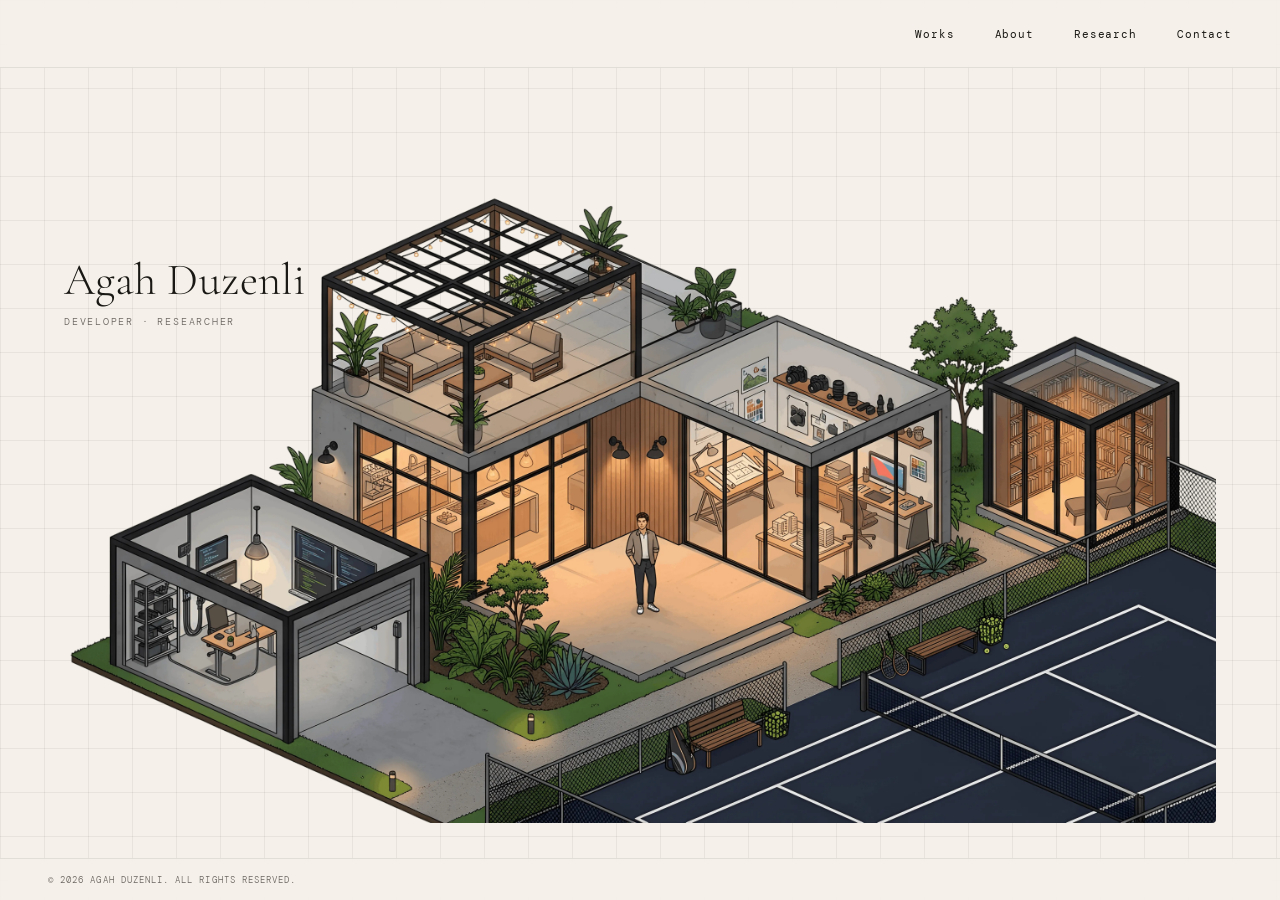
==== index.html @ ce6fad05 "Update index.html" ====
<!DOCTYPE html>
<html lang="en">
<head>
  <meta charset="UTF-8" />
  <meta name="viewport" content="width=device-width, initial-scale=1.0" />
  <title>Agah Duzenli</title>
  <link rel="preconnect" href="https://fonts.googleapis.com">
  <link rel="preconnect" href="https://fonts.gstatic.com" crossorigin>
  <link href="https://fonts.googleapis.com/css2?family=Cormorant+Garamond:wght@300;400;500&family=DM+Mono:wght@300;400&display=swap" rel="stylesheet">

  <!-- preload all hero image variants so hover states are instant -->
  <link rel="preload" as="image" href="assets/images/hero/idle.webp">
  <link rel="preload" as="image" href="assets/images/hero/hover-character.webp">
  <link rel="preload" as="image" href="assets/images/hero/hover-garage.webp">
  <link rel="preload" as="image" href="assets/images/hero/hover-library.webp">
  <link rel="preload" as="image" href="assets/images/hero/hover-studio.webp">
  <link rel="preload" as="image" href="assets/images/hero/hover-tennis.webp">

  <link rel="stylesheet" href="/css/styles.css" />
</head>
<body>

  <!-- NAV -->
  <nav>
    <div class="nav-left">
      <span class="nav-name" id="nav-name"></span>
    </div>

    <div class="nav-right">
      <a href="#" data-target="architecture">Works</a>
      <a href="#" data-target="about">About</a>
      <a href="#" data-target="research">Research</a>
      <a href="#" id="contact-link" data-target="contact">Contact</a>
    </div>
  </nav>

  <!-- HERO -->
  <section class="hero" id="hero">

    <div class="hero-title" id="hero-title">
      <h1>Agah Duzenli</h1>
      <p>Developer · Researcher</p>
    </div>

    <div class="scene-wrapper" id="scene-wrapper">

      <img src="assets/images/hero/idle.webp" class="scene-base" id="scene-base" alt="Agah's creative compound" />

      <img src="assets/images/hero/hover-character.webp" class="scene-layer" id="layer-character" alt="" />
      <img src="assets/images/hero/hover-garage.webp"    class="scene-layer" id="layer-garage"    alt="" />
      <img src="assets/images/hero/hover-library.webp"   class="scene-layer" id="layer-library"   alt="" />
      <img src="assets/images/hero/hover-studio.webp"    class="scene-layer" id="layer-studio"    alt="" />
      <img src="assets/images/hero/hover-tennis.webp"    class="scene-layer" id="layer-tennis"    alt="" />

      <div class="hotspot" id="hs-character" data-label="About me"     data-target="about"        data-layer="layer-character"></div>
      <div class="hotspot" id="hs-house"     data-label="Architecture" data-target="architecture" data-layer="layer-studio"></div>
      <div class="hotspot" id="hs-studio"    data-label="Design"       data-target="design"       data-layer="layer-studio"></div>
      <div class="hotspot" id="hs-garage"    data-label="CS & Code"    data-target="cs"           data-layer="layer-garage"></div>
      <div class="hotspot" id="hs-library"   data-label="Research"     data-target="research"     data-layer="layer-library"></div>
      <div class="hotspot" id="hs-tennis"    data-label="Tennis"       data-target="tennis"       data-layer="layer-tennis"></div>

      <div class="tooltip" id="tooltip"></div>

    </div>

  </section>

  <!-- SIDE PANEL -->
  <div class="side-panel" id="side-panel">
    <div class="panel-inner" id="panel-content"></div>
  </div>

  <!-- FOOTER -->
  <footer>
    <p>© 2026 Agah Duzenli. All rights reserved.</p>
  </footer>

  <script src="/js/script.js?v=2"></script>
</body>
</html>
---- css/styles.css ----
*, *::before, *::after { box-sizing: border-box; margin: 0; padding: 0; }

:root {
  --cream:        #f5f1ea;
  --cream-dark:   #ede8df;
  --ink:          #1a1814;
  --ink-light:    #6b6560;
  --amber:        #c8882a;
  --grid-line:    rgba(0,0,0,0.055);
  --grid-bg:
    linear-gradient(var(--grid-line) 1px, transparent 1px),
    linear-gradient(90deg, var(--grid-line) 1px, transparent 1px);
  --font-display: 'Cormorant Garamond', serif;
  --font-mono:    'DM Mono', monospace;
  --nav-h:        68px;
  --panel-w:      44%;
  --ease:         cubic-bezier(0.4, 0, 0.2, 1);
}

/* ─── BASE ────────────────────────────── */
html, body {
  height: 100%;
  overflow: hidden;
  background-color: var(--cream);
  background-image: var(--grid-bg);
  background-size: 44px 44px;
  color: var(--ink);
  font-family: var(--font-mono);
  font-weight: 300;
  -webkit-font-smoothing: antialiased;
}

/* ─── NAV ─────────────────────────────── */
nav {
  position: fixed;
  top: 0; left: 0; right: 0;
  z-index: 200;
  height: var(--nav-h);
  display: flex;
  align-items: center;
  justify-content: space-between;
  padding: 0 3rem;
  background: rgba(245,241,234,0.88);
  backdrop-filter: blur(14px);
  -webkit-backdrop-filter: blur(14px);
  border-bottom: 0.5px solid rgba(0,0,0,0.08);
}

.nav-name {
  font-family: var(--font-display);
  font-size: 1.15rem;
  font-weight: 500;
  letter-spacing: 0.02em;
  cursor: pointer;
  white-space: nowrap;
  transition: color 0.2s;
  user-select: none;
}
.nav-name:hover { color: var(--amber); }

.nav-right {
  display: flex;
  align-items: center;
  gap: 2.5rem;
}
.nav-right a {
  font-size: 0.68rem;
  font-weight: 400;
  letter-spacing: 0.08em;
  color: var(--ink);
  text-decoration: none;
  transition: color 0.2s;
}
.nav-right a:hover,
.nav-right a.active { color: var(--amber); }

.nav-tabs {
  display: flex;
  align-items: center;
  gap: 0.25rem;
  margin-left: 1.5rem;
}
.nav-tab {
  display: flex;
  align-items: center;
  gap: 0.5rem;
  font-size: 0.6rem;
  letter-spacing: 0.08em;
  color: var(--ink-light);
  padding: 4px 10px;
  border: 0.5px solid rgba(0,0,0,0.12);
  border-radius: 2px;
  cursor: pointer;
  transition: color 0.2s, border-color 0.2s;
  user-select: none;
}
.nav-tab.active { color: var(--ink); border-color: rgba(0,0,0,0.25); }
.nav-tab:hover  { color: var(--ink); }
.tab-close {
  font-size: 0.5rem;
  opacity: 0.45;
  transition: opacity 0.15s;
  line-height: 1;
}
.tab-close:hover { opacity: 1; }

/* ─── HERO ────────────────────────────── */
.hero {
  position: fixed;
  top: 0; left: 0; right: 0; bottom: 0;
  display: flex;
  flex-direction: column;
  align-items: center;
  justify-content: center;
  gap: 2rem;
  background-color: var(--cream);
  background-image: var(--grid-bg);
  background-size: 44px 44px;
  transition: right 0.48s var(--ease);
}
.hero.panel-open { right: var(--panel-w); }

/* ─── HERO TITLE ──────────────────────── */
.hero-title {
  margin-top: 20vh;
  width: min(90%, 2000px);
  pointer-events: none;
  transition: opacity 0.35s;
}
.hero-title.hidden { opacity: 0; }

.hero-title h1 {
  font-family: var(--font-display);
  font-size: clamp(2.2rem, 3.5vw, 3.8rem);
  font-weight: 300;
  line-height: 1.05;
  letter-spacing: 0.01em;
}
.hero-title p {
  font-size: 0.62rem;
  letter-spacing: 0.18em;
  text-transform: uppercase;
  color: var(--ink-light);
  margin-top: 0.7rem;
}

/* ─── SCENE ───────────────────────────── */
.scene-wrapper {
  margin-top: -20vh;
  position: relative;
  width: min(90%, 1200px);
}
.scene-base {
  width: 100%;
  display: block;
  border-radius: 4px;
}
.scene-layer {
  position: absolute;
  top: 0; left: 0;
  width: 100%;
  opacity: 0;
  transition: opacity 0.35s ease;
  pointer-events: none;
}
.scene-layer.visible { opacity: 1; }

/* ─── HOTSPOTS ────────────────────────── */
.hotspot {
  position: absolute;
  cursor: pointer;
  border-radius: 4px;
  min-width: 44px;
  min-height: 44px;
}
#hs-character { left: 45%; top: 50%; width: 10%; height: 20%; }
#hs-house     { left: 25%; top: 30%; width: 20%; height: 30%; }
#hs-studio    { left: 52%; top: 20%; width: 25%; height: 38%; }
#hs-garage    { left: 3%;  top: 45%; width: 30%; height: 40%; }
#hs-library   { left: 80%; top: 22%; width: 18%; height: 38%; }
#hs-tennis    { left: 52%; top: 62%; width: 46%; height: 36%; }

/* ─── TOOLTIP ─────────────────────────── */
.tooltip {
  position: absolute;
  background: var(--ink);
  color: var(--cream);
  font-size: 0.6rem;
  letter-spacing: 0.12em;
  text-transform: uppercase;
  padding: 5px 10px;
  border-radius: 2px;
  pointer-events: none;
  opacity: 0;
  transition: opacity 0.15s;
  white-space: nowrap;
  z-index: 10;
  transform: translate(-50%, -130%);
}
.tooltip.visible { opacity: 1; }

/* ─── SIDE PANEL ──────────────────────── */
.side-panel {
  position: fixed;
  top: var(--nav-h); right: 0; bottom: 0;
  width: var(--panel-w);
  background-color: var(--cream-dark);
  background-image: var(--grid-bg);
  background-size: 44px 44px;
  border-left: 0.5px solid rgba(0,0,0,0.1);
  transform: translateX(100%);
  transition: transform 0.48s var(--ease);
  overflow-y: auto;
  z-index: 100;
  overscroll-behavior: contain;
}
.side-panel.open { transform: translateX(0); }
.side-panel::-webkit-scrollbar { width: 3px; }
.side-panel::-webkit-scrollbar-thumb { background: rgba(0,0,0,0.1); border-radius: 2px; }

.panel-inner {
  padding: 2.5rem 3.5rem 4rem;
}

/* ─── PANEL CONTENT ───────────────────── */
.section-label {
  font-size: 0.58rem;
  letter-spacing: 0.2em;
  text-transform: uppercase;
  color: var(--amber);
  margin-bottom: 1.5rem;
}
.panel-inner h2 {
  font-family: var(--font-display);
  font-size: clamp(2.2rem, 3vw, 3.2rem);
  font-weight: 300;
  line-height: 1.1;
  margin-bottom: 1.8rem;
}
.section-body {
  font-size: 0.8rem;
  line-height: 2;
  color: var(--ink-light);
  margin-bottom: 1rem;
}
.project-grid {
  display: grid;
  grid-template-columns: repeat(2, 1fr);
  gap: 1.25rem;
  margin-top: 2.5rem;
}
.project-card { cursor: pointer; transition: transform 0.2s; }
.project-card:hover { transform: translateY(-3px); }
.project-thumb {
  width: 100%;
  aspect-ratio: 4/3;
  background: var(--cream);
  border: 0.5px solid rgba(0,0,0,0.1);
  border-radius: 3px;
  margin-bottom: 0.7rem;
  overflow: hidden;
}
.project-thumb img { width: 100%; height: 100%; object-fit: cover; }
.project-title { display: block; font-size: 0.72rem; letter-spacing: 0.05em; color: var(--ink); }
.project-meta  { display: block; font-size: 0.58rem; letter-spacing: 0.1em;  color: var(--ink-light); margin-top: 3px; }

.pub-list { margin-top: 2.5rem; }
.pub-item {
  display: flex;
  justify-content: space-between;
  align-items: baseline;
  padding: 1.2rem 0;
  border-bottom: 0.5px solid rgba(0,0,0,0.1);
  gap: 2rem;
  cursor: pointer;
  transition: opacity 0.2s;
}
.pub-item:first-child { border-top: 0.5px solid rgba(0,0,0,0.1); }
.pub-item:hover { opacity: 0.55; }
.pub-title { font-size: 0.78rem; letter-spacing: 0.03em; color: var(--ink); }
.pub-meta  { font-size: 0.58rem; letter-spacing: 0.1em;  color: var(--ink-light); white-space: nowrap; }

.contact-links { display: flex; flex-direction: column; margin-top: 2.5rem; }
.contact-links a {
  font-family: var(--font-display);
  font-size: clamp(1.4rem, 2.2vw, 2rem);
  font-weight: 300;
  color: var(--ink);
  text-decoration: none;
  padding: 1.1rem 0;
  border-bottom: 0.5px solid rgba(0,0,0,0.1);
  display: flex;
  justify-content: space-between;
  align-items: center;
  transition: color 0.2s, padding-left 0.2s;
}
.contact-links a:first-child { border-top: 0.5px solid rgba(0,0,0,0.1); }
.contact-links a:hover { color: var(--amber); padding-left: 0.4rem; }
.contact-links a::after { content: '↗'; font-size: 1rem; opacity: 0.45; }

/* ─── ABOUT PANEL ─────────────────────── */
.about-disciplines {
  display: flex;
  flex-wrap: wrap;
  gap: 0.5rem;
  margin: 1.8rem 0;
}
.about-disciplines span {
  font-size: 0.58rem;
  letter-spacing: 0.12em;
  text-transform: uppercase;
  color: var(--ink-light);
  border: 0.5px solid rgba(0,0,0,0.15);
  padding: 5px 10px;
  border-radius: 2px;
}

.about-meta {
  display: flex;
  flex-direction: column;
  border-top: 0.5px solid rgba(0,0,0,0.1);
  margin-bottom: 2rem;
}
.about-meta-row {
  display: flex;
  justify-content: space-between;
  align-items: baseline;
  gap: 1rem;
  padding: 0.85rem 0;
  border-bottom: 0.5px solid rgba(0,0,0,0.1);
  font-size: 0.72rem;
  letter-spacing: 0.03em;
}
.about-meta-label {
  font-size: 0.58rem;
  letter-spacing: 0.14em;
  text-transform: uppercase;
  color: var(--ink-light);
  flex-shrink: 0;
}
.about-meta-row a {
  color: var(--ink);
  text-decoration: none;
  transition: color 0.2s;
}
.about-meta-row a:hover { color: var(--amber); }

.about-links {
  display: flex;
  gap: 1.5rem;
}
.about-links a {
  font-size: 0.62rem;
  letter-spacing: 0.12em;
  text-transform: uppercase;
  color: var(--ink);
  text-decoration: none;
  padding-bottom: 2px;
  border-bottom: 0.5px solid var(--ink);
  transition: color 0.2s, border-color 0.2s;
}
.about-links a:hover {
  color: var(--amber);
  border-color: var(--amber);
}

/* ─── FOOTER ──────────────────────────── */
footer {
  position: fixed;
  bottom: 0; left: 0; right: 0;
  z-index: 50;
  padding: 0.9rem 3rem;
  display: flex;
  align-items: center;
  background: rgba(245,241,234,0.88);
  backdrop-filter: blur(14px);
  -webkit-backdrop-filter: blur(14px);
  border-top: 0.5px solid rgba(0,0,0,0.08);
}
footer p {
  font-size: 0.55rem;
  letter-spacing: 0.12em;
  text-transform: uppercase;
  color: var(--ink-light);
}

/* ─── TABLET ──────────────────────────── */
@media (max-width: 1024px) {
  :root { --panel-w: 58%; }
}

/* ─── MOBILE ──────────────────────────── */
@media (max-width: 768px) {
  :root { --panel-w: 100%; }

  nav { padding: 0 1.25rem; }
  .nav-right { gap: 1.5rem; }

  .hero {
    justify-content: space-between;
    align-items: flex-start;
    padding-top: calc(var(--nav-h) + 2rem);
    padding-bottom: 0;
    gap: 0;
  }
  .hero.panel-open { right: 0; }

  .hero-title {
    margin-top: 10vh;
    width: auto;
    padding: 0 1.5rem;
  }
  .hero-title h1 { font-size: clamp(2.4rem, 11vw, 3.4rem); }

  .scene-wrapper {
    width: 100%;
    align-self: center;
    margin-bottom: 30%;
  }

  .tooltip { display: none; }

  .panel-inner { padding: 2rem 1.5rem 3rem; }
  .project-grid { grid-template-columns: 1fr; }
  .pub-item { flex-direction: column; gap: 0.25rem; }
  .pub-meta { white-space: normal; }
  .contact-links a { font-size: clamp(1.1rem, 5vw, 1.6rem); }
}

/* ─── SMALL PHONES ────────────────────── */
@media (max-width: 480px) {
  .hero-title h1 { font-size: clamp(2rem, 10vw, 2.8rem); }
  .panel-inner { padding: 4.5rem 1.1rem 3rem; }
  .panel-inner h2 { font-size: clamp(1.8rem, 7vw, 2.6rem); }
}
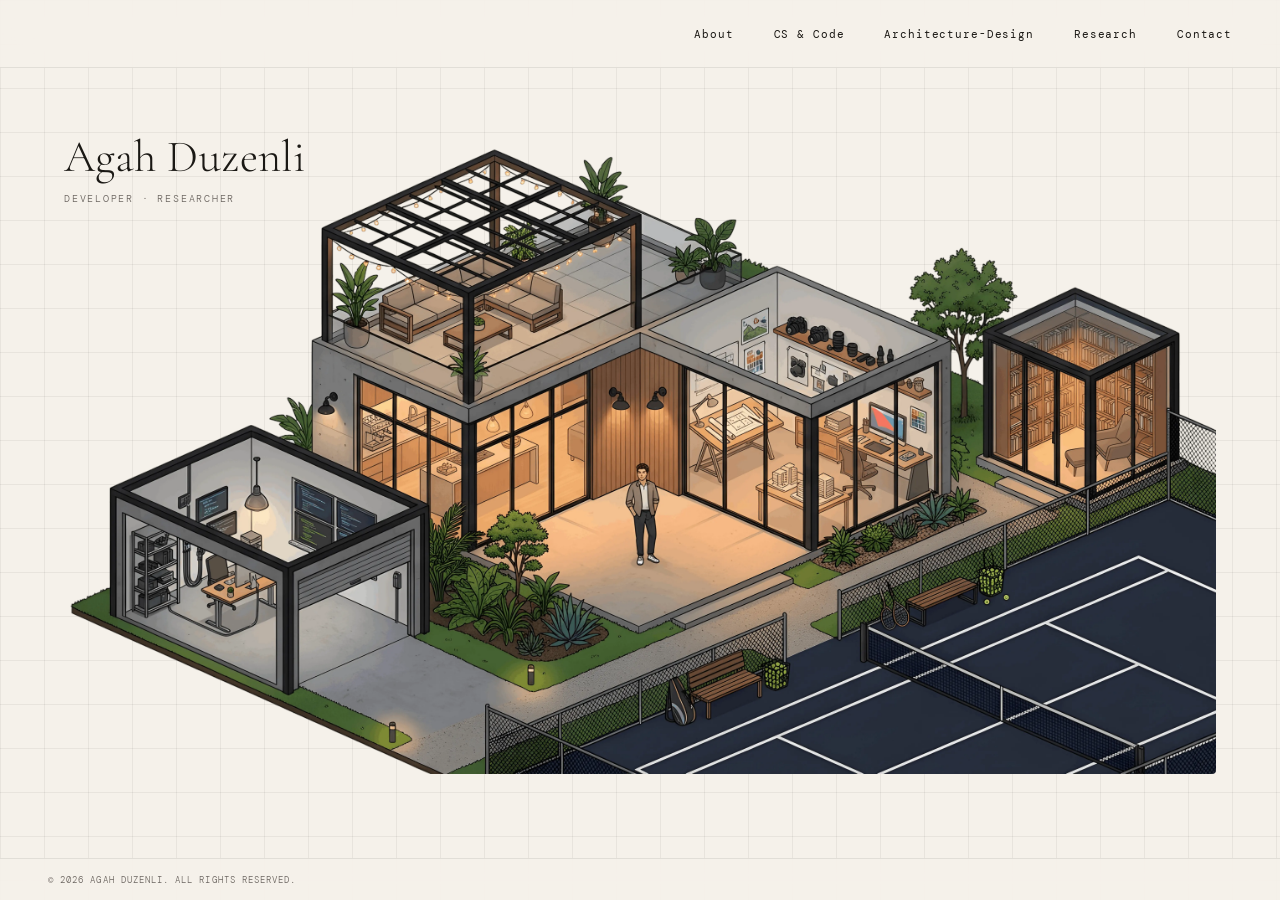
==== commit 16d31ee9: "feat" ====
--- a/index.html
+++ b/index.html
@@ -27,8 +27,9 @@
     </div>
 
     <div class="nav-right">
-      <a href="#" data-target="architecture">Works</a>
       <a href="#" data-target="about">About</a>
+      <a href="#" data-target="cs">CS & Code</a>
+      <a href="#" data-target="architecture-design">Architecture-Design</a>
       <a href="#" data-target="research">Research</a>
       <a href="#" id="contact-link" data-target="contact">Contact</a>
     </div>
@@ -53,9 +54,9 @@
       <img src="assets/images/hero/hover-tennis.webp"    class="scene-layer" id="layer-tennis"    alt="" />
 
       <div class="hotspot" id="hs-character" data-label="About me"     data-target="about"        data-layer="layer-character"></div>
-      <div class="hotspot" id="hs-house"     data-label="Architecture" data-target="architecture" data-layer="layer-studio"></div>
-      <div class="hotspot" id="hs-studio"    data-label="Design"       data-target="design"       data-layer="layer-studio"></div>
-      <div class="hotspot" id="hs-garage"    data-label="CS & Code"    data-target="cs"           data-layer="layer-garage"></div>
+      <div class="hotspot" id="hs-house"     data-label="Architecture" data-target="architecture-design" data-layer="layer-studio"></div>
+      <div class="hotspot" id="hs-studio"    data-label="Design"       data-target="architecture-design" data-layer="layer-studio"></div>
+      <div class="hotspot" id="hs-garage"    data-label="CS & Code"    data-target="cs"                  data-layer="layer-garage"></div>
       <div class="hotspot" id="hs-library"   data-label="Research"     data-target="research"     data-layer="layer-library"></div>
       <div class="hotspot" id="hs-tennis"    data-label="Tennis"       data-target="tennis"       data-layer="layer-tennis"></div>
 
--- a/css/styles.css
+++ b/css/styles.css
@@ -53,9 +53,12 @@
   letter-spacing: 0.02em;
   cursor: pointer;
   white-space: nowrap;
-  transition: color 0.2s;
+  opacity: 0;
+  pointer-events: none;
+  transition: color 0.2s, opacity 0.35s;
   user-select: none;
 }
+.nav-name.visible { opacity: 1; pointer-events: auto; }
 .nav-name:hover { color: var(--amber); }
 
 .nav-right {
@@ -112,7 +115,7 @@
   flex-direction: column;
   align-items: center;
   justify-content: center;
-  gap: 2rem;
+  gap: 0.75rem;
   background-color: var(--cream);
   background-image: var(--grid-bg);
   background-size: 44px 44px;
@@ -122,7 +125,9 @@
 
 /* ─── HERO TITLE ──────────────────────── */
 .hero-title {
-  margin-top: 20vh;
+  position: relative;
+  z-index: 2;
+  height: 0%;
   width: min(90%, 2000px);
   pointer-events: none;
   transition: opacity 0.35s;
@@ -146,7 +151,6 @@
 
 /* ─── SCENE ───────────────────────────── */
 .scene-wrapper {
-  margin-top: -20vh;
   position: relative;
   width: min(90%, 1200px);
 }
@@ -253,7 +257,7 @@
 .project-card:hover { transform: translateY(-3px); }
 .project-thumb {
   width: 100%;
-  aspect-ratio: 4/3;
+  aspect-ratio: 2/1;
   background: var(--cream);
   border: 0.5px solid rgba(0,0,0,0.1);
   border-radius: 3px;
@@ -322,8 +326,8 @@
   margin-bottom: 2rem;
 }
 .about-meta-row {
-  display: flex;
-  justify-content: space-between;
+  display: grid;
+  grid-template-columns: 110px 1fr;
   align-items: baseline;
   gap: 1rem;
   padding: 0.85rem 0;
@@ -336,7 +340,6 @@
   letter-spacing: 0.14em;
   text-transform: uppercase;
   color: var(--ink-light);
-  flex-shrink: 0;
 }
 .about-meta-row a {
   color: var(--ink);
@@ -382,6 +385,12 @@
   letter-spacing: 0.12em;
   text-transform: uppercase;
   color: var(--ink-light);
+}
+
+/* ─── DESKTOP ─────────────────────────── */
+@media (min-width: 1025px) {
+  .hero { gap: 0.35rem; }
+  .hero-title { transform: translateY(0.5rem); }
 }
 
 /* ─── TABLET ──────────────────────────── */
